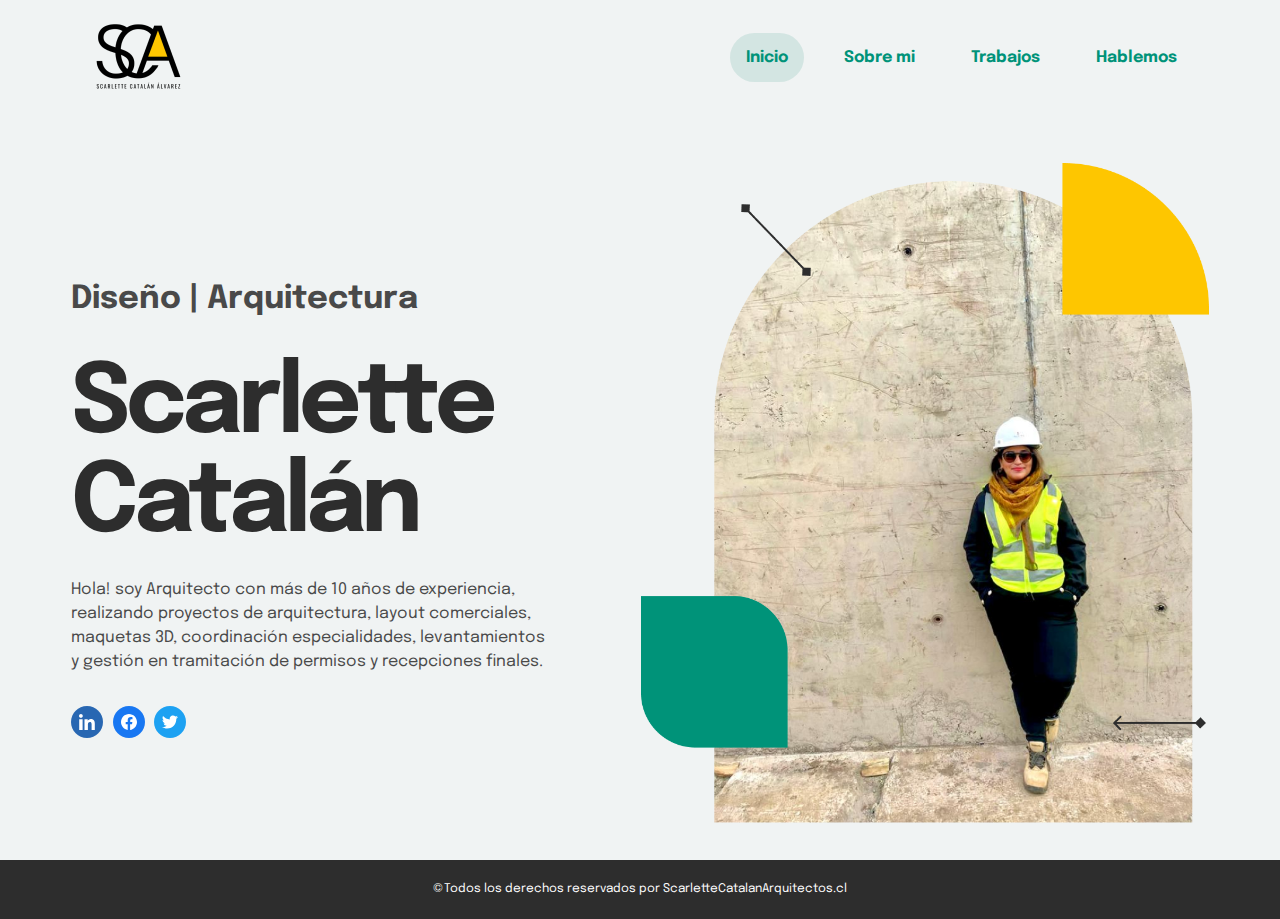
==== index.html @ ffa322bf "Se sube el proyecto de Scarlette Web a git por primera vez" ====
<!DOCTYPE html>
<html lang="en">
<head>
    <meta charset="UTF-8">
    <meta name="viewport" content="width=device-width, initial-scale=1.0">
    <link rel="shortcut icon" href="images/logosca.png" type="image/x-icon">
    <link rel="stylesheet" href="estilos/style.css">
    
    <title>Home - Scarlette Catalán - Arquitectura y Diseño</title>
</head>
<body>

    
        <header> 
            <nav>
                <img id="logo" src="images/logosca.png" alt="Scarlette Catalán - Arquitectura y Diseño">
                <ul>
                    <li><a class="active" href="#">Inicio</a></li>
                    <li><a href="./pages/sobremi.html">Sobre mi</a></li>
                    <li><a href="./pages/trabajos.html">Trabajos</a></li>
                    <li><a href="./pages/hablemos.html">Hablemos</a></li>
                </ul>
            </nav>
        </header>

    <main>    
        <section class="content-inicio">
            <article id="present">
                <h2 id="titlemini">Diseño | Arquitectura</h2>
                <h1>Scarlette Catalán</h1>
                <p>Hola! soy Arquitecto con más de 10 años de experiencia, realizando proyectos de arquitectura, layout comerciales, maquetas 3D, coordinación especialidades, levantamientos y gestión en tramitación de permisos y recepciones finales. </p>
                    <div id="redes">
                        <ul>
                            <li><a href=""><img src="images/linkedin.svg" alt="Linkedin"></a></li>
                            <li><a href=""><img src="images/facebook.svg" alt="Facebook"></a></li>
                            <li><a href=""><img src="images/twitter.svg" alt="Twitter"></a></li>
                        </ul>
                    </div>
            </article>  
            <img id="imgPerfil" src="images/scarletteperfil.png" alt="">
        </section>  
    </main>

    <footer>
        <p class="derechos">©Todos los derechos reservados por ScarletteCatalanArquitectos.cl</p>
    </footer>
    
</body>
</html>
---- estilos/style.css ----
@import url('https://fonts.googleapis.com/css2?family=Epilogue:ital,wght@0,400;0,700;1,600&display=swap');

*{
    margin: 0;
    padding: 0;
}

html {
    box-sizing: border-box;
    height: 100%;
}
body {
    position: relative;
    margin: 0;
    min-height: 100%;
    padding-bottom: 6rem;
    box-sizing: inherit;
    background: #F0F3F3;
    font-family: 'Epilogue', sans-serif;
    color: #2D2D2D;
    
}

h1{
    font-size: 96px;
    font-weight: 700;
    line-height: normal;
    letter-spacing: -4.8px;
}

h2{
    color: #494949;
    font-weight: 700;
    line-height: 32px;
    font-family: Epilogue;
    font-size: 32px;
    text-align: center;
    margin: 40px 0;
}
h2#titlemini{
    text-align: left;
}

p{
    color: #494949;
    font-size: 16px;
    font-weight: 400;
    line-height: 24px;
}

a{
    color: #009379;
    font-weight: 700;
    outline: none;
    text-decoration: none;
    font-size: 16px;
    -webkit-transition: all 0.5s ease-out;
    -moz-transition: all 0.5s ease-out;
    -o-transition:all 0.5s ease-out;
    transition:all 0.5s ease-out;
}
a.hover{
    text-decoration: underline;
}
a.btn-primary:hover{
    background: #D3E5E2;
    color: #009379;
}

ul{
    text-decoration: none;
    list-style-type: none;
}

p.derechos{
    color: #FFF;
    text-align: center;
    font-size: 12px;
    font-weight: 400;
    line-height: 27px;
    display: block;
    margin: 0 auto;
    padding: 16px;
}

header{
    width: 100%;
    max-width: 1138px;
    margin: 0 auto;
}

header img{
    height: 83px;
    display: block;
}

nav{
    align-items: center;
    display: flex;
    padding: 16px;
}

nav ul{
    display: flex;
    width: 100%;
    gap: 24px;
    justify-content: flex-end;
}

nav ul li{
    justify-content: flex-start;
}

nav ul li a{
    padding: 16px;
    border-radius: 50px;
    display: block;
    -webkit-transition: all 0.5s ease-out;
    -moz-transition: all 0.5s ease-out;
    -o-transition:all 0.5s ease-out;
    transition:all 0.5s ease-out;
}

nav ul li a.active{
    background: #D3E5E2;
}

nav ul li a:hover{
    background: #D3E5E2;
}

main{
    max-width: 1138px;
    margin: 0 auto;
}

.btn-primary {
    background: #009379;
    color: #FFF;
    padding: 16px 24px;
    border-radius: 50px;
    max-width: 110px;
    text-align: center;
    display: block;
}
input.btn-primary{
    font-family: 'Epilogue', sans-serif;
    font-weight: 700;
    border: none;
    font-size: 16px;
    cursor: pointer;
}
input.btn-primary:hover{
    background: #D3E5E2;
    color: #009379;
}

#imgPerfil{
    max-width: 568px;
}

section.content-inicio {
    display: flex;
    justify-content: space-between;
    align-items: center;
    margin-top: 48px;
    flex-direction: row;
}

article#present{
    padding-right: 8%;
}

article#present p{
    margin-top: 5%;
}

#redes ul{
    display: flex;
    width: 100%;
    justify-content: flex-start;
}

#redes{
    margin-top: 32px;
} 

#redes ul li{
    margin-right: 2%;
}


#redes ul li a{
    -webkit-transition: all 0.5s ease-out;
    -moz-transition: all 0.5s ease-out;
    -o-transition:all 0.5s ease-out;
    transition:all 0.5s ease-out;

}
#redes ul li a:hover{
    opacity: 0.5;

}


.sobremi{
    display: flex;
    flex-wrap: wrap;
    gap: 48px;
    justify-content: space-evenly;
}

.sobremi article{
    max-width: 267px;
    padding: 40px;
    width: 100%;
    display: flex;
    flex-direction: column;
    gap: 24px;
    text-align: center;
}

.sobremi article img{
    max-width: 125px;
    width: 100%;
    display: block;
    margin: 0 auto;
}

.marcas{
    background: #FFF;
    max-height: 136px;
    border-radius: 50px;
    display: flex;
    align-items: center;
    padding: 40px;
    margin: 40px;
}
.marcas ul{
    display: flex;
    flex-direction: row;
    width: 100%;
    justify-content: space-evenly;
    align-items: center;
    flex-wrap: wrap;
}



section.trabajos {
    display: flex;
    gap: 32px;
    flex-wrap: wrap;
    justify-content: space-evenly;
}

.proyecto-card{
    border-radius: 32px 0px;
    background: #FFF;
    padding: 24px;
    display: flex;
    gap: 24px;
    max-width: 310px;
    flex-direction: column;
    -webkit-transition: all 0.5s ease-out;
    -moz-transition: all 0.5s ease-out;
    -o-transition:all 0.5s ease-out;
    transition:all 0.5s ease-out;
}

.proyecto-card:hover{
    -webkit-box-shadow: 0px 0px 25px -8px rgba(45,45,45,0.4);
    -moz-box-shadow: 0px 0px 25px -8px rgba(45,45,45,0.4);
    box-shadow: 0px 0px 25px -8px rgba(45,45,45,0.4);
}

.content-desc {
    display: flex;
    flex-direction: column;
    align-items: flex-start;
    gap: 16px;
}

.proyecto-card img {
    border-radius: 32px 32px 0px 0px;
    display: block;
    width: 100%;
}

footer{
    position: absolute;
    bottom: 0;
    left: 0;
    right: 0;
    background-color: #2D2D2D;
    text-align: center;
}
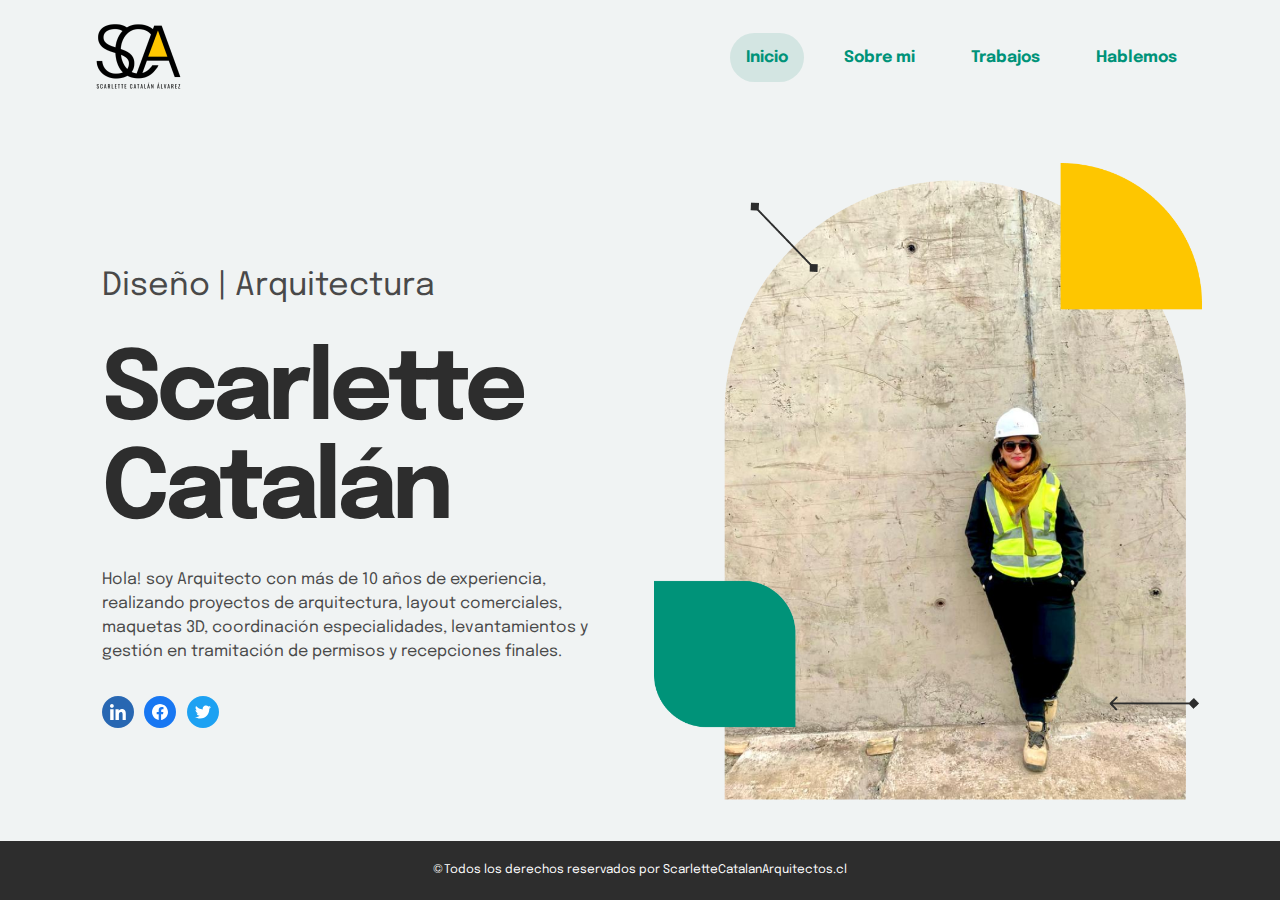
==== commit 374d8606: "Ajustes menu responsive" ====
--- a/index.html
+++ b/index.html
@@ -15,7 +15,7 @@
             <nav>
                 <img id="logo" src="images/logosca.png" alt="Scarlette Catalán - Arquitectura y Diseño">
                 <ul>
-                    <li><a class="active" href="#">Inicio</a></li>
+                    <li><a class="active ini" href="#">Inicio<img class="iconmobile" id="logo" src="images/home.svg" alt="Inicio"></a></li>
                     <li><a href="./pages/sobremi.html">Sobre mi</a></li>
                     <li><a href="./pages/trabajos.html">Trabajos</a></li>
                     <li><a href="./pages/hablemos.html">Hablemos</a></li>
--- a/estilos/style.css
+++ b/estilos/style.css
@@ -9,6 +9,7 @@
     box-sizing: border-box;
     height: 100%;
 }
+
 body {
     position: relative;
     margin: 0;
@@ -26,19 +27,38 @@
     font-weight: 700;
     line-height: normal;
     letter-spacing: -4.8px;
+    width: 100%;
 }
 
 h2{
     color: #494949;
     font-weight: 700;
     line-height: 32px;
-    font-family: Epilogue;
     font-size: 32px;
-    text-align: center;
     margin: 40px 0;
-}
+    width: 100%;
+    text-align: center;
+}
+
+h3{
+    color: #494949;
+    font-weight: 700;
+    line-height: 32px;
+    font-size: 22px;
+    text-align: center;
+    margin: 40px 0;
+}
+
+h4{
+    font-size: 20px;
+    font-style: normal;
+    font-weight: 700;
+    line-height: 24px;
+}
+
 h2#titlemini{
     text-align: left;
+    font-weight: 400;
 }
 
 p{
@@ -59,9 +79,11 @@
     -o-transition:all 0.5s ease-out;
     transition:all 0.5s ease-out;
 }
+
 a.hover{
     text-decoration: underline;
 }
+
 a.btn-primary:hover{
     background: #D3E5E2;
     color: #009379;
@@ -105,6 +127,7 @@
     width: 100%;
     gap: 24px;
     justify-content: flex-end;
+    margin: 0;
 }
 
 nav ul li{
@@ -143,36 +166,44 @@
     text-align: center;
     display: block;
 }
+
 input.btn-primary{
     font-family: 'Epilogue', sans-serif;
     font-weight: 700;
     border: none;
     font-size: 16px;
     cursor: pointer;
-}
+    min-width: 150px;
+    align-items: flex-start;  
+}
+
 input.btn-primary:hover{
     background: #D3E5E2;
     color: #009379;
 }
 
 #imgPerfil{
-    max-width: 568px;
+    max-width: 548px;
+    width: 100%;
 }
 
 section.content-inicio {
     display: flex;
-    justify-content: space-between;
     align-items: center;
     margin-top: 48px;
-    flex-direction: row;
+    flex-wrap: wrap;
+    justify-content: space-evenly;
 }
 
 article#present{
-    padding-right: 8%;
+    max-width: 522px;
+    padding: 24px;
+    width: 100%;
 }
 
 article#present p{
     margin-top: 5%;
+    width: 100%;
 }
 
 #redes ul{
@@ -188,20 +219,17 @@
 #redes ul li{
     margin-right: 2%;
 }
-
 
 #redes ul li a{
     -webkit-transition: all 0.5s ease-out;
     -moz-transition: all 0.5s ease-out;
     -o-transition:all 0.5s ease-out;
     transition:all 0.5s ease-out;
-
-}
+}
+
 #redes ul li a:hover{
     opacity: 0.5;
-
-}
-
+}
 
 .sobremi{
     display: flex;
@@ -244,8 +272,6 @@
     align-items: center;
     flex-wrap: wrap;
 }
-
-
 
 section.trabajos {
     display: flex;
@@ -287,6 +313,90 @@
     width: 100%;
 }
 
+#mapa{
+    border-radius: 32px 0px;
+    height: 452px;
+    overflow: hidden;
+}
+
+.container-form{
+    display: flex;
+}
+
+.flex-form{
+    display: flex;
+    justify-content: space-between;
+}
+
+iframe {
+    width: 100%;
+    border-radius: 32px 0px;
+    border: 1px solid #D9D9D9;
+}
+
+#formulario label{
+    color: #2D2D2D;
+    font-size: 16px;
+    font-style: normal;
+    font-weight: 700;
+}
+#formulario input.form-generico, #formulario textarea.form-generico{
+    display: flex;
+    width: 100%;
+    height: 64px;
+    max-width: 475px;
+    padding: 24px;
+    align-items: center;
+    border-radius: 8px;
+    border: 1px solid #494949;
+    background: #FFF;
+    margin: 0 0 32px 0;
+    caret-color: #009379;
+}
+#formulario textarea.form-generico{
+    min-height: 164px;
+}
+
+.cliente-desc{
+    border-radius: 32px 0px;
+    background: #FFF;
+    padding: 24px;
+    display: flex;
+    gap: 24px;
+    flex-direction: column;
+    border: none;
+}
+
+.cliente-desc p, .cliente-desc h4 {
+    font-size: 18px;
+    font-style: normal;
+    font-weight: 600;
+    line-height: 150%;
+}
+
+.datos-cliente{
+    display: flex;
+    align-items: center;
+    gap: 20px;
+}
+.datos-cliente img{
+    width: 56px;
+    height: 56px;
+}
+.content-cliente{
+    display: flex;
+    flex-wrap: wrap;
+    justify-content: flex-start;
+    flex-direction: column;
+}
+
+.img-trabajo img{
+    width: 100%;
+}
+.iconmobile{
+    display: none;
+}
+
 footer{
     position: absolute;
     bottom: 0;
@@ -296,3 +406,46 @@
     text-align: center;
 }
 
+
+@media (max-width: 575.98px){
+    h1 {
+        font-size: 56px;
+    }
+    h2#titlemini {
+        font-size: 20px;
+        margin: 24px 0;
+    }
+    section.content-inicio{
+        margin-top: 8px;
+    }
+    #imgPerfil {
+        margin-bottom: 48px;
+    }
+    nav{
+        flex-wrap: wrap;
+    }
+    nav ul {
+        gap: 0;
+        justify-content: space-between;
+        margin: 24px 0 0;
+        align-items: center;
+        padding: 0;
+        line-height: 16px;
+    }
+
+    nav ul li a{
+        font-size: 14px;
+    }
+
+    nav ul li a.ini{
+        font-size: 0;
+        padding: 8px;
+        line-height: 0;
+    }
+
+    .iconmobile{
+        display: block;
+        width: 24px;
+        height: 24px;
+    }
+}